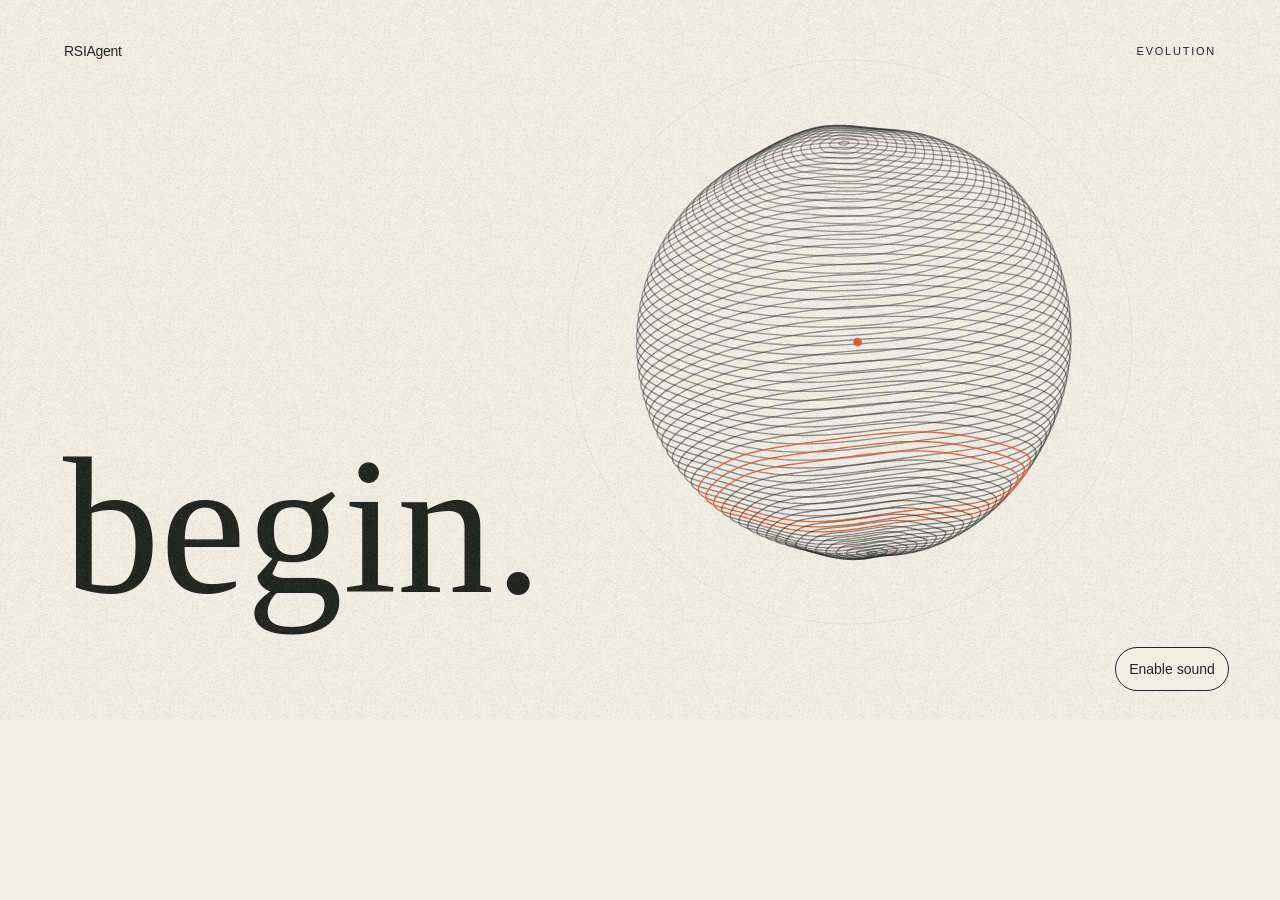
==== evolution.html @ 5b24ff4b "Publish RSIAgent research website" ====
<!doctype html>
<html lang="en" data-theme="light" data-visualize-standalone>
<head>
<meta charset="utf-8">
<meta name="viewport" content="width=device-width, initial-scale=1">
<meta name="referrer" content="no-referrer">
<meta http-equiv="Content-Security-Policy" content="default-src 'none'; script-src 'unsafe-inline' 'unsafe-eval' 'wasm-unsafe-eval' blob: data: https://cdnjs.cloudflare.com https://cdn.jsdelivr.net https://esm.sh https://fonts.bunny.net https://fonts.googleapis.com https://fonts.gstatic.com https://unpkg.com; style-src 'unsafe-inline' blob: data: https://cdnjs.cloudflare.com https://cdn.jsdelivr.net https://esm.sh https://fonts.bunny.net https://fonts.googleapis.com https://fonts.gstatic.com https://unpkg.com; img-src blob: data: https://cdnjs.cloudflare.com https://cdn.jsdelivr.net https://esm.sh https://fonts.bunny.net https://fonts.googleapis.com https://fonts.gstatic.com https://unpkg.com; font-src blob: data: https://cdnjs.cloudflare.com https://cdn.jsdelivr.net https://esm.sh https://fonts.bunny.net https://fonts.googleapis.com https://fonts.gstatic.com https://unpkg.com; media-src blob: data: https://cdnjs.cloudflare.com https://cdn.jsdelivr.net https://esm.sh https://fonts.bunny.net https://fonts.googleapis.com https://fonts.gstatic.com https://unpkg.com; worker-src blob:; connect-src blob: data:; frame-src 'none'; object-src 'none'; base-uri 'none'; form-action 'none'">
<title>RSIAgent — Evolution</title>
<style>:root {
  color-scheme: light dark;
  background-color: var(
    --background,
    var(--color-background-primary, light-dark(rgb(255 255 255), rgb(24 24 24)))
  ) !important;

  /* Agent-facing contract; keep in sync with SKILL.md. */
  --background: var(
    --color-background-primary,
    light-dark(rgb(255 255 255), rgb(24 24 24))
  );
  --foreground: var(
    --color-text-primary,
    light-dark(rgb(26 28 31), rgb(255 255 255))
  );
  --card: color-mix(in oklab, var(--foreground) 5%, var(--background));
  --card-foreground: var(
    --color-text-primary,
    light-dark(rgb(26 28 31), rgb(255 255 255))
  );
  --popover: var(
    --color-background-secondary,
    light-dark(rgb(255 255 255), rgb(45 45 45))
  );
  --popover-foreground: var(
    --color-text-primary,
    light-dark(rgb(26 28 31), rgb(255 255 255))
  );
  --primary: var(
    --color-text-info,
    light-dark(rgb(51 156 255), rgb(131 195 255))
  );
  --primary-foreground: var(
    --color-text-inverse,
    light-dark(rgb(255 255 255), rgb(13 13 13))
  );
  --secondary: var(
    --color-background-secondary,
    light-dark(rgb(255 255 255 / 96%), rgb(54 54 54 / 96%))
  );
  --secondary-foreground: var(
    --color-text-primary,
    light-dark(rgb(26 28 31), rgb(255 255 255))
  );
  --muted: color-mix(in srgb, var(--foreground) 10%, transparent);
  --muted-foreground: var(
    --color-text-secondary,
    light-dark(rgb(26 28 31 / 49.4%), rgb(255 255 255 / 49.8%))
  );
  --accent: var(
    --color-background-info,
    light-dark(rgb(229 242 255), rgb(13 39 63))
  );
  --accent-foreground: var(
    --color-text-info,
    light-dark(rgb(51 156 255), rgb(131 195 255))
  );
  --destructive: var(
    --color-text-warning,
    light-dark(rgb(226 85 7), rgb(255 133 73))
  );
  --border: var(
    --color-border-secondary,
    light-dark(rgb(26 28 31 / 8%), rgb(255 255 255 / 8.2%))
  );
  --input: var(
    --color-border-primary,
    light-dark(
      rgb(26 28 31 / 11.8%),
      color-mix(in oklab, rgb(0 0 0) 10%, transparent)
    )
  );
  --ring: var(
    --color-ring-primary,
    light-dark(rgb(51 156 255), rgb(131 195 255 / 76%))
  );
  --font-size-base: var(--font-text-md-size, 14px);
  --blue: light-dark(rgb(51 156 255), rgb(51 156 255));
  --orange: light-dark(rgb(226 85 7), rgb(251 106 34));
  --green: light-dark(rgb(0 162 64), rgb(64 201 119));
  --red: light-dark(rgb(224 46 42), rgb(255 103 100));
  --purple: light-dark(rgb(146 79 247), rgb(173 123 249));
  --yellow: light-dark(rgb(255 195 0), rgb(255 210 64));
  --viz-series-1: var(--primary);
  --viz-series-2: light-dark(rgb(243 136 59), rgb(245 154 86));
  --viz-series-3: light-dark(rgb(93 201 119), rgb(116 213 139));
  --viz-series-4: light-dark(rgb(235 119 177), rgb(240 143 192));
  --viz-series-5: light-dark(rgb(155 121 236), rgb(170 145 239));
  --viz-series-6: light-dark(rgb(58 185 177), rgb(90 203 194));

  /* Internal implementation variables; not part of the agent contract. */
  --font-sans: -apple-system, system-ui, "Segoe UI", sans-serif;
  --font-mono:
    ui-monospace, SFMono-Regular, "SF Mono", Menlo, Consolas, "Liberation Mono",
    monospace;
  --font-size-normal: max(11px, var(--font-size-base));
  --font-size-tooltip: calc(var(--font-size-base) - 1px);
  --font-size-small: max(11px, calc(var(--font-size-base) - 2px));
  --font-size-h1: calc(var(--font-size-normal) * 1.7142857143);
  --font-size-h2: calc(var(--font-size-normal) * 1.4285714286);
  --font-size-h3: calc(var(--font-size-normal) * 1.2857142857);
  --font-weight-normal: 430;
  --font-weight-medium: 500;
  --icon-size: 16px;
  --line-height-normal: calc(var(--font-size-normal) * 1.5);
  --line-height-tooltip: calc(var(--font-size-tooltip) * 1.4285714286);
  --line-height-small: calc(var(--font-size-small) + 4px);
  --corner-shape: round;
  --radius: var(--border-radius-lg, 10px);
  --radius-sm: calc(var(--radius) * 0.6);
  --radius-md: calc(var(--radius) * 0.8);
  --radius-lg: var(--radius);
  --radius-2xl: calc(var(--radius) * 1.6);
  --radius-full: 9999px;
  --shadow-sm: 0 1px 2px -1px rgb(0 0 0 / 8%);
  --checkmark-image: url("data:image/svg+xml,%3Csvg xmlns='http://www.w3.org/2000/svg' viewBox='0 0 17 17'%3E%3Cpath d='M12.8961 3.64101C13.1297 3.41418 13.4984 3.37523 13.7779 3.56581C14.0571 3.75635 14.1554 4.11331 14.0299 4.41347L13.9615 4.53847L7.71151 13.7045C7.59411 13.8767 7.4063 13.9877 7.19881 14.0072C6.99136 14.0267 6.78564 13.9533 6.63826 13.806L2.88826 10.056L2.79842 9.9457C2.6192 9.67407 2.64927 9.30496 2.88826 9.06581C3.12738 8.82669 3.49647 8.79676 3.76815 8.97597L3.8785 9.06581L7.03084 12.2182L12.8053 3.74941L12.8961 3.64101Z'/%3E%3C/svg%3E");

  /* Legacy aliases; not part of the current agent contract. */
  --viz-bg: transparent;
  --viz-panel: var(--card);
  --viz-border: var(--border);
  --viz-text: var(--foreground);
  --viz-muted: var(--muted-foreground);
  --viz-accent: var(--primary);
  --viz-accent-text: var(--primary-foreground);
  --viz-accent-bg: var(--accent);
  --viz-font-size: var(--font-size-base);
  --viz-warning: var(--destructive);
}

:root[data-theme="light"] {
  color-scheme: light;
}

:root[data-theme="dark"] {
  color-scheme: dark;
}

* {
  box-sizing: border-box;
}

html > body {
  /* Preserve MCP aliases for older inline renderers without creating :root cycles. */
  --color-background-primary: var(
    --background,
    light-dark(rgb(255 255 255), rgb(24 24 24))
  );
  --color-text-primary: var(
    --foreground,
    light-dark(rgb(26 28 31), rgb(255 255 255))
  );
  --color-border-secondary: var(
    --border,
    light-dark(rgb(26 28 31 / 8%), rgb(255 255 255 / 8.2%))
  );

  margin: 0;
  padding: var(--visualize-paint-gutter, 0px);
  color: var(--foreground);
  background: transparent !important;
  font-family: var(--font-sans) !important;
  font-size: var(--font-size-normal);
  font-weight: var(--font-weight-normal);
  line-height: var(--line-height-normal);
}

:root:not([data-app-block-surface], [data-visualize-standalone]) > body {
  padding: 12px;
}

a {
  color: color-mix(in srgb, var(--viz-accent) 80%, var(--viz-text) 20%);
  cursor: pointer;
  font-weight: var(--font-weight-medium, 500);
  text-decoration: none;
  text-underline-offset: 2px;
}

a:is(:hover, :focus-visible) {
  text-decoration-line: underline;
  text-decoration-style: dashed;
  text-decoration-thickness: 0.5px;
}

h1,
h2,
h3,
h4,
h5,
h6,
p {
  margin-block: 0;
}

h1 {
  font-size: var(--font-size-h1);
  font-weight: var(--font-weight-medium);
  line-height: 1.25;
}

h2 {
  font-size: var(--font-size-h2);
  font-weight: var(--font-weight-medium);
  line-height: 1.25;
}

h3,
h4,
h5,
h6 {
  font-size: var(--font-size-h3);
  font-weight: var(--font-weight-medium);
  line-height: 1.3;
}

b,
strong,
th {
  font-weight: var(--font-weight-medium);
}

code:not(pre code) {
  display: inline;
  padding: 1px 6px;
  border-radius: var(--radius-sm);
  corner-shape: var(--corner-shape);
  background: var(--muted);
  font-family: var(--font-mono);
  font-size: 0.92em;
  overflow-wrap: anywhere;
  -webkit-box-decoration-break: clone;
  box-decoration-break: clone;
  word-break: break-word;
}

.table-responsive {
  width: 100%;
  overflow-x: auto;
  scrollbar-width: thin;
}

.table {
  width: 100%;
  border-collapse: collapse;
  color: var(--foreground);
  font: inherit;
  text-align: start;
}

.table :is(th, td) {
  padding-block: 10px;
  padding-inline: 0 24px;
  overflow-wrap: anywhere;
  border-bottom: 1px solid var(--border);
  text-align: start;
  vertical-align: top;
}

.table-responsive > .table :is(th, td) {
  overflow-wrap: break-word;
}

.table :is(th, td):last-child {
  padding-inline-end: 0;
}

.table :is(caption, thead th) {
  font-weight: 600;
}

.table thead th {
  padding-block: 8px;
  border-bottom-color: color-mix(in srgb, var(--foreground) 16%, transparent);
}

.table tbody tr:last-child :is(th, td) {
  border-bottom: 0;
}

.table.table-sm :is(th, td) {
  padding-block: 6px;
}

.table.table-sm :is(th, td):not(:last-child) {
  padding-inline-end: 16px;
}

.table :is(.text-end, [align="right"]) {
  text-align: end;
  font-variant-numeric: tabular-nums;
}

.table :is(.text-center, [align="center"]) {
  text-align: center;
}

.table .text-nowrap {
  white-space: nowrap;
}

#widget {
  display: flex;
  flex-direction: column;
  gap: 12px;
  width: 100%;
  padding: 0;
  background: transparent !important;
}

.card {
  min-width: 0;
  padding: 12px;
  overflow: hidden;
  overflow-wrap: break-word;
  border-radius: var(--radius-2xl);
  corner-shape: var(--corner-shape);
  color: var(--card-foreground);
  background: var(--card);
}

#widget > :not(.card, .progress) {
  width: 100% !important;
  max-width: none !important;
  margin: 0 !important;
  padding: 0 !important;
  border: 0 !important;
  border-radius: 0 !important;
  background: transparent !important;
  box-shadow: none !important;
}

.tooltip {
  position: fixed;
  z-index: 50;
  top: 0;
  left: 0;
  width: max-content;
  max-width: min(
    20rem,
    var(--tooltip-available-width, calc(100vw - 10px)),
    calc(100vw - 10px)
  );
  max-height: min(
    var(--tooltip-available-height, calc(100vh - 10px)),
    calc(100vh - 10px)
  );
  padding: 4px 8px;
  border: 1px solid var(--border);
  border-radius: var(--radius-lg);
  corner-shape: var(--corner-shape);
  color: var(--popover-foreground);
  background: var(--popover);
  box-shadow: none;
  font-size: var(--font-size-tooltip);
  line-height: var(--line-height-tooltip);
  overflow-wrap: break-word;
  white-space: normal;
  pointer-events: none;
  user-select: none;
}

/* The shared runtime owns data-tooltip; suppress AppBlock's pseudo-tooltip. */
main [data-tooltip]::after {
  content: none;
}

.viz-grid {
  display: grid;
  grid-template-columns: repeat(auto-fit, minmax(max(180px, 24%), 1fr));
  gap: 10px;
}

.viz-stat {
  display: flex;
  flex-direction: column;
  gap: 2px;
}

.viz-stat-value {
  font-size: var(--font-size-h2);
  font-weight: var(--font-weight-medium);
  line-height: 1.25;
}

.viz-row {
  display: flex;
  flex-wrap: wrap;
  align-items: center;
  gap: 10px;
}

hr {
  width: 100%;
  height: 1px;
  margin-block: 6px;
  border: 0;
  background: var(--border);
}

.nav {
  display: flex;
  min-width: 0;
  align-items: center;
  gap: 4px;
}

.progress {
  display: flex;
  height: 8px;
  margin-block: calc((var(--line-height-normal, 1.5em) - 8px) / 2);
  overflow: hidden;
  border: 0;
  border-radius: var(--radius-full);
  background: var(--muted);
}

.progress-bar:only-child {
  border-radius: var(--radius-full);
}

.progress-bar {
  height: 100%;
  flex-shrink: 0;
  border: 0;
  background: var(--viz-series-1);
}

.viz-badge {
  padding: 3px 8px;
  border-radius: var(--radius-full);
  color: var(--accent-foreground);
  background: var(--accent);
  font-weight: var(--font-weight-medium);
}

small,
.text-small,
.viz-badge {
  font-size: var(--font-size-small);
  line-height: var(--line-height-small);
}

.text-muted {
  color: var(--muted-foreground);
}

.tabular-nums {
  font-variant-numeric: tabular-nums;
}

.sr-only {
  position: absolute;
  width: 1px;
  height: 1px;
  padding: 0;
  overflow: hidden;
  clip: rect(0, 0, 0, 0);
  white-space: nowrap;
  border: 0;
}

.viz-controls {
  display: flex;
  flex-wrap: wrap;
  align-items: center;
  gap: 8px;
}

.viz-controls > .form-label {
  display: grid;
  min-width: min(100%, 260px);
  flex: 1 1 280px;
  grid-template-columns: minmax(0, 1fr) auto;
  align-items: baseline;
  gap: 2px 12px;
  margin-bottom: 0;
}

.viz-controls > .form-label > :is(.form-control, .form-range, .form-select) {
  grid-column: 1 / -1;
}

.btn,
.nav-link,
.form-check-input,
.form-control,
.form-range,
.form-select {
  font: inherit;
}

.btn,
.nav-link {
  appearance: button;
  display: inline-flex;
  inline-size: fit-content;
  max-inline-size: 100%;
  min-height: 28px;
  align-items: center;
  justify-content: center;
  gap: 4px;
  margin: 0;
  padding: 0 8px;
  -webkit-app-region: no-drag;
  border: 1px solid var(--input);
  border-radius: var(--radius-lg);
  corner-shape: var(--corner-shape);
  color: var(--secondary-foreground);
  background: var(--secondary);
  cursor: var(--cursor-interaction, pointer);
  text-align: center;
  text-decoration: none;
  white-space: nowrap;
  user-select: none;
  -webkit-font-smoothing: antialiased;
}

.btn:is(.btn-block, .viz-tile) {
  inline-size: 100%;
}

.btn.viz-tile {
  min-width: 0;
  overflow-wrap: anywhere;
  white-space: normal;
}

a.btn {
  cursor: pointer;
  text-decoration: none;
}

.btn:not(:disabled):hover,
.nav-link:not(:disabled):not([aria-disabled="true"]):hover {
  background: color-mix(in srgb, var(--foreground) 6%, var(--secondary));
}

.btn-primary {
  border-color: transparent;
  color: var(--primary-foreground);
  background: var(--foreground);
  background-clip: padding-box;
}

.btn-primary .text-muted {
  color: color-mix(in srgb, var(--primary-foreground) 50%, transparent);
}

.btn-primary:not(:disabled):hover {
  background: color-mix(in srgb, var(--foreground) 80%, transparent);
  background-clip: padding-box;
}

.btn-ghost {
  border-color: transparent;
  color: var(--muted-foreground);
  background: transparent;
}

.btn-ghost:not(:disabled):hover {
  color: var(--foreground);
  background: color-mix(in srgb, var(--foreground) 6%, var(--secondary));
}

.nav-pills .nav-link {
  min-width: 0;
  border-color: transparent;
  color: var(--muted-foreground);
  background: transparent;
}

.nav-justified .nav-link {
  flex: 1 1 0;
  overflow-wrap: anywhere;
  white-space: normal;
}

.nav-pills .nav-link.active {
  color: var(--foreground);
  background: var(--muted);
}

.btn:disabled,
.nav-link:disabled,
.nav-link[aria-disabled="true"] {
  cursor: not-allowed;
  opacity: 0.4;
}

[data-lucide] {
  stroke-width: 1.6;
}

.form-label {
  display: block;
  margin-bottom: 6px;
  color: var(--foreground);
}

.form-control {
  display: block;
  width: 100%;
  min-height: 28px;
  padding: 0 8px;
  outline: none;
  border: 1px solid var(--input);
  border-radius: var(--radius-lg);
  corner-shape: var(--corner-shape);
  color: var(--foreground);
  background: var(--secondary);
}

.form-control::placeholder {
  color: var(--muted-foreground);
}

.form-control[type="file"] {
  padding: 0;
  overflow: hidden;
  cursor: var(--cursor-interaction, pointer);
}

.form-control[type="file"]::file-selector-button {
  min-height: 26px;
  margin-right: 8px;
  padding: 0 8px;
  border: 0;
  border-right: 1px solid var(--input);
  color: var(--secondary-foreground);
  background: var(--secondary);
  cursor: inherit;
  font: inherit;
}

.form-control[type="file"]:not(:disabled):hover::file-selector-button {
  background: color-mix(in srgb, var(--foreground) 6%, var(--secondary));
}

.form-control-color[type="color"] {
  width: 40px;
  height: 28px;
  padding: 3px;
  cursor: var(--cursor-interaction, pointer);
}

.form-control-color[type="color"]::-webkit-color-swatch-wrapper {
  padding: 0;
}

.form-control-color[type="color"]::-webkit-color-swatch {
  border: 0;
  border-radius: calc(var(--radius-lg) - 4px);
  corner-shape: var(--corner-shape);
}

textarea.form-control {
  height: auto;
  min-height: 72px;
  padding: 8px 10px;
  resize: vertical;
}

.form-control:focus-visible {
  border-color: var(--ring);
  box-shadow: inset 0 0 0 1px var(--ring);
}

.form-control:disabled,
.form-select:disabled {
  cursor: not-allowed;
  opacity: 0.4;
}

.form-select {
  appearance: none;
  display: block;
  width: 100%;
  min-height: 28px;
  margin: 0;
  padding: 0 32px 0 8px;
  outline: none;
  border: 1px solid var(--input);
  border-radius: var(--radius-lg);
  corner-shape: var(--corner-shape);
  color: var(--foreground);
  background-color: var(--secondary);
  background-image:
    linear-gradient(45deg, transparent 50%, var(--muted-foreground) 50%),
    linear-gradient(135deg, var(--muted-foreground) 50%, transparent 50%);
  background-position:
    calc(100% - 14px) 50%,
    calc(100% - 10px) 50%;
  background-repeat: no-repeat;
  background-size: 4px 4px;
  cursor: var(--cursor-interaction, default);
}

.form-select:not(:disabled):hover {
  background-color: color-mix(in srgb, var(--foreground) 6%, var(--secondary));
}

.form-select:focus-visible {
  border-color: var(--ring);
  box-shadow: inset 0 0 0 1px var(--ring);
}

.form-check {
  display: flex;
  min-height: 20px;
  align-items: center;
  gap: 6px;
}

.form-check-input {
  appearance: none;
  width: 14px;
  height: 14px;
  flex: 0 0 auto;
  margin: 0;
  border: 1px solid var(--input);
  color: var(--primary-foreground);
  background-color: transparent;
  cursor: var(--cursor-interaction, default);
  transition:
    background-color 150ms,
    border-color 150ms,
    box-shadow 150ms;
}

.form-check:not(.form-switch) .form-check-input[type="checkbox"] {
  border-color: var(--input);
  border-radius: var(--radius-sm);
  corner-shape: var(--corner-shape);
  background-color: var(--secondary);
  box-shadow: var(--shadow-sm);
}

.form-check:not(.form-switch)
  .form-check-input:not(:disabled):not(:checked):hover {
  background-color: var(--card);
}

.form-check:not(.form-switch) .form-check-input[type="checkbox"]:checked {
  border-color: var(--primary);
  background-color: var(--primary);
}

.form-check:not(.form-switch)
  .form-check-input[type="checkbox"]:checked::before {
  display: block;
  width: 100%;
  height: 100%;
  background: var(--primary-foreground);
  content: "";
  mask: var(--checkmark-image) center / 12px 12px no-repeat;
}

.form-check-input[type="radio"] {
  width: 14px;
  height: 14px;
  border-radius: var(--radius-full);
}

.form-check-input[type="radio"]:checked {
  border: 2px solid var(--primary);
  background:
    radial-gradient(circle, var(--primary-foreground) 0 2.5px, transparent 3px),
    var(--primary);
}

.form-check:not(.form-switch) .form-check-input:focus-visible {
  outline: 2px solid var(--ring);
  outline-offset: 2px;
}

.form-check:not(.form-switch) .form-check-input:disabled {
  cursor: not-allowed;
  pointer-events: none;
}

.form-check:not(.form-switch) .form-check-input:disabled + .form-check-label {
  cursor: not-allowed;
}

.form-switch .form-check-input:disabled,
.form-switch .form-check-input:disabled + .form-check-label {
  cursor: not-allowed;
  opacity: 0.6;
}

.form-check-label {
  color: var(--foreground);
  cursor: var(--cursor-interaction, default);
}

.form-switch .form-check-input {
  position: relative;
  width: 32px;
  height: 20px;
  border: 0;
  border-radius: var(--radius-full);
  background: var(--muted);
  box-shadow: none;
  transition: background-color 200ms cubic-bezier(0, 0, 0.2, 1);
}

.form-switch .form-check-input::before {
  position: absolute;
  top: 50%;
  left: 0;
  width: 16px;
  height: 16px;
  box-sizing: border-box;
  border: 1px solid light-dark(var(--primary-foreground), var(--foreground));
  border-radius: var(--radius-full);
  background: light-dark(var(--primary-foreground), var(--foreground));
  box-shadow: var(--shadow-sm);
  content: "";
  transform: translate(2px, -50%);
  transition: transform 200ms cubic-bezier(0, 0, 0.2, 1);
}

.form-switch .form-check-input:checked {
  background: var(--primary);
}

.form-switch .form-check-input:checked::before {
  transform: translate(14px, -50%);
}

.form-switch .form-check-input:focus-visible {
  box-shadow: 0 0 0 2px var(--ring);
}

.form-range {
  appearance: none;
  display: block;
  width: 100%;
  height: 28px;
  flex: 1;
  margin: 0;
  padding: 0;
  outline: none;
  border: 0;
  accent-color: var(--primary);
  background: linear-gradient(
      color-mix(in srgb, var(--foreground) 7%, transparent),
      color-mix(in srgb, var(--foreground) 7%, transparent)
    )
    center / 100% 2px no-repeat;
}

.form-range::-webkit-slider-runnable-track {
  height: 28px;
  background: transparent;
}

.form-range::-webkit-slider-thumb {
  appearance: none;
  width: 20px;
  height: 20px;
  margin-top: 4px;
  border: 1px solid var(--border);
  border-radius: var(--radius-full);
  background: light-dark(var(--primary-foreground), var(--foreground));
}

.form-range:focus-visible::-webkit-slider-thumb {
  border-color: var(--ring);
  box-shadow: inset 0 0 0 1px var(--ring);
}

.form-range::-moz-range-track {
  height: 28px;
  background: transparent;
}

.form-range::-moz-range-thumb {
  width: 20px;
  height: 20px;
  border: 1px solid var(--border);
  border-radius: var(--radius-full);
  background: light-dark(var(--primary-foreground), var(--foreground));
}

.form-range:focus-visible::-moz-range-thumb {
  border-color: var(--ring);
  box-shadow: inset 0 0 0 1px var(--ring);
}

.form-range:disabled {
  cursor: not-allowed;
  opacity: 0.4;
}

.btn:not(.btn-primary, .viz-tile):is(
  [aria-pressed="true"],
  [aria-selected="true"],
  .is-selected
) {
  border-color: var(--primary);
  color: var(--primary-foreground);
  background: var(--primary);
}

.btn.viz-tile:is([aria-pressed="true"], [aria-selected="true"], .is-selected) {
  border-color: var(--primary);
  box-shadow: inset 0 0 0 1px var(--primary);
}

.btn:focus-visible,
.nav-link:focus-visible {
  outline: 2px solid var(--ring);
  outline-offset: 2px;
}

@media (pointer: coarse) {
  .btn,
  .nav-link,
  .form-control,
  .form-select {
    min-width: 44px;
    min-height: 44px;
  }

  /* Keep small-screen WebKit from zooming when a text field receives focus. */
  .form-control,
  .form-select {
    font-size: max(16px, var(--font-size-normal));
  }

  .form-control[type="file"]::file-selector-button {
    min-width: 44px;
    min-height: 44px;
  }

  .form-control-color[type="color"] {
    width: 44px;
    height: 44px;
  }

  .form-control:is(
    [type="date"],
    [type="datetime-local"],
    [type="month"],
    [type="time"],
    [type="week"]
  ) {
    min-width: 0;
    max-width: 100%;
    padding-block: 8px;
  }

  .form-check {
    min-height: 44px;
    padding-inline: 15px;
  }

  .form-check-input {
    position: relative;
  }

  .form-check-input::after {
    position: absolute;
    top: 50%;
    left: 50%;
    width: 44px;
    height: 44px;
    content: "";
    transform: translate(-50%, -50%);
  }

  .form-check-label {
    display: inline-flex;
    min-width: 44px;
    min-height: 44px;
    align-items: center;
  }

  .form-range {
    height: 44px;
    touch-action: pan-y;
  }

  .form-range::-webkit-slider-runnable-track {
    height: 44px;
  }

  .form-range::-moz-range-track {
    height: 44px;
  }

  .form-range::-webkit-slider-thumb {
    margin-top: 12px;
  }
}

svg {
  display: block;
  max-width: 100%;
  height: auto;
}

#widget > svg {
  width: 100%;
}

/* Model-authored chart rules can otherwise stretch icons after these styles load. */
svg.lucide {
  display: block;
  width: var(--icon-size) !important;
  height: var(--icon-size) !important;
  flex: none;
  margin: 0 !important;
  stroke-width: 1.6;
}

.text-warning,
.text-destructive {
  color: var(--destructive);
}

html>body{padding:0}</style>
<style>:root{--background:#f1eee5;--foreground:#222520;--primary:#222520;--primary-foreground:#f1eee5;--ring:#6e4c83;--color-background-primary:#f1eee5;--color-text-primary:#222520}html,body{height:100%;}body{margin:0;padding:0;max-width:none;box-sizing:border-box;overflow:hidden;}</style>
</head>
<body>


<div id="rsi-evolution-film">
  <div class="rsi-stage">
    <canvas aria-label="RSIAgent evolution film: a seed becomes a ring, twists, reorganizes, and unfolds into a new form. Press Space to stop or continue motion." role="img" tabindex="0"></canvas>
    <div class="rsi-masthead" aria-hidden="true"><span>RSIAgent</span><span>EVOLUTION</span></div>
    <button class="rsi-sound" type="button" data-action="sound" aria-pressed="false">Enable sound</button>
  </div>
  <span class="sr-only rsi-caption">Begin.</span>
</div>
<style>
  #rsi-evolution-film { width:100%; }
  #rsi-evolution-film .rsi-stage { position:relative; width:100%; aspect-ratio:16 / 9; overflow:hidden; background:#f1eee5; }
  #rsi-evolution-film canvas { display:block; width:100%; height:100%; }
  #rsi-evolution-film .rsi-masthead { position:absolute; top:6%; left:5%; right:5%; display:flex; justify-content:space-between; align-items:center; color:#252622; font:500 11px Arial,sans-serif; letter-spacing:.16em; pointer-events:none; }
  #rsi-evolution-film .rsi-masthead span:first-child { letter-spacing:-.02em; font-size:14px; }
  #rsi-evolution-film canvas:focus-visible { outline:2px solid #6e4c83; outline-offset:-4px; }
  #rsi-evolution-film .rsi-sound { position:absolute; right:4%; bottom:4%; min-height:44px; padding:8px 13px; border:1px solid currentColor; border-radius:999px; background:#f1eee5; color:#222520; font:400 14px Arial,sans-serif; cursor:pointer; }
  #rsi-evolution-film .rsi-sound:focus-visible { outline:2px solid currentColor; outline-offset:4px; }
  #rsi-evolution-film .rsi-sound:disabled { cursor:default; opacity:.65; }
  #rsi-evolution-film.is-entrance, #rsi-evolution-film.is-entrance .rsi-stage { height:100%; aspect-ratio:auto; }
  #rsi-evolution-film.is-entrance .rsi-masthead, #rsi-evolution-film.is-entrance .rsi-sound { display:none; }
</style>
<script>
(() => {
  const root=document.getElementById('rsi-evolution-film');
  const canvas=root.querySelector('canvas'), ctx=canvas.getContext('2d',{alpha:false});
  if(!ctx)return;
  const stage=root.querySelector('.rsi-stage'), masthead=root.querySelector('.rsi-masthead');
  const caption=root.querySelector('.rsi-caption');
  const soundButton=root.querySelector('[data-action="sound"]');
  const entrance=new URLSearchParams(window.location.search).get('mode')==='entrance';
  const motionPreference=matchMedia('(prefers-reduced-motion: reduce)');
  const W=1280,H=720,TAU=Math.PI*2,DURATION=20;
  const duration=entrance?4.6:DURATION;
  if(entrance){root.classList.add('is-entrance');canvas.tabIndex=-1;canvas.setAttribute('aria-hidden','true');}
  const paper=[241,238,229],ink=[34,37,32],orange=[224,91,51];
  const clamp=(x,a=0,b=1)=>Math.max(a,Math.min(b,x));
  const lerp=(a,b,t)=>a+(b-a)*t;
  const smooth=x=>{x=clamp(x);return x*x*(3-2*x);};
  const easeOut=x=>1-Math.pow(1-clamp(x),3);
  const range=(t,a,b)=>smooth((t-a)/(b-a));
  const mix=(a,b,t)=>a.map((x,i)=>lerp(x,b[i],t));
  const rgb=(c,a=1)=>`rgba(${c[0]|0},${c[1]|0},${c[2]|0},${a})`;
  let time=motionPreference.matches?duration:0,playing=false,started=false,last=0,raf=0,stageIndex=-1,visible=false;
  let audio=null,sound=false,lastBeat=-1,lastAudioStage=-1;
  let scale=1,pixelRatio=1,viewWidth=W,viewHeight=H;
  const titles=['begin.','change.','again.','become.','RSIAgent'];
  const captions=['A beginning.','Changing form.','Evolving again.','Becoming something new.','RSIAgent — Always becoming.'];
  const noise=document.createElement('canvas');noise.width=192;noise.height=192;
  const nctx=noise.getContext('2d');const nd=nctx.createImageData(192,192);
  let seed=137;
  function rand(){seed=(Math.imul(seed,1664525)+1013904223)>>>0;return seed/4294967296;}
  for(let i=0;i<nd.data.length;i+=4){const c=rand()>.48?255:0;nd.data[i]=c;nd.data[i+1]=c;nd.data[i+2]=c;nd.data[i+3]=Math.floor(rand()*24);}
  nctx.putImageData(nd,0,0);const grain=ctx.createPattern(noise,'repeat');
  const U=168,V=68,us=[],vs=[];
  for(let j=0;j<=U;j++){const u=j/U*TAU;us.push({u,c:Math.cos(u),s:Math.sin(u),c2:Math.cos(2*u),s2:Math.sin(2*u),c3:Math.cos(3*u),s3:Math.sin(3*u)});}
  for(let i=0;i<V;i++){const f=(i+.5)/V,v=f*Math.PI;vs.push({f,v,s:Math.sin(v),c:Math.cos(v),s2:Math.sin(2*v),c2:Math.cos(2*v)});}
  function palettes(t){
    const backgrounds=[paper,orange,paper,ink,paper];
    const foregrounds=[ink,ink,ink,paper,ink];
    let idx=Math.min(4,Math.floor(t/4));
    let transition=range(t,idx*4,idx*4+.28);
    if(idx===0)transition=1;
    return {bg:mix(backgrounds[Math.max(0,idx-1)],backgrounds[idx],transition),fg:mix(foregrounds[Math.max(0,idx-1)],foregrounds[idx],transition),idx};
  }
  const models=Array.from({length:4},()=>new Float32Array(V*(U+1)*3));
  const curves=Array.from({length:V},(_,i)=>({points:new Float32Array((U+1)*3),depth:0,i}));
  for(let i=0;i<V;i++)for(let j=0;j<=U;j++){
    const p=us[j],q=vs[i],at=(i*(U+1)+j)*3;
    const wobble=1+.022*Math.sin(p.u*5)*q.s,rr=.83+.36*q.c2,kr=.77+.30*p.c3+.15*q.c2;
    const br=(.92+.22*Math.cos(7*p.u+q.v*.25))*(1+.14*q.c2);
    models[0].set([q.s*p.c*wobble,q.c*wobble,q.s*p.s*wobble],at);
    models[1].set([rr*p.c,.36*q.s2,rr*p.s],at);
    models[2].set([kr*p.c2,kr*p.s2,.30*p.s3+.15*q.s2],at);
    models[3].set([br*p.c,br*p.s,.29*q.s2+.18*Math.sin(7*p.u+q.v)],at);
  }
  function drawForm(t,fg,bg,layout){
    const final=layout?0:range(t,15.85,17.75);
    const reveal=easeOut((t+.1)/1.65);
    let cx=layout?layout.x:lerp(850+Math.sin(t*.35)*20,640,final);
    let cy=layout?layout.y:lerp(342,235,final);
    const radius=layout?layout.radius:lerp(218*lerp(.36,1,reveal),69,final);
    let rx=lerp(.24+Math.sin(t*.24)*.30,-.08,range(t,11,15));
    let ry=lerp(-.36+t*.115,.09,range(t,11,15));
    let rz=lerp(-.2+Math.sin(t*.22)*.23,-.18+t*.045,range(t,11,15));
    const coX=Math.cos(rx),siX=Math.sin(rx),coY=Math.cos(ry),siY=Math.sin(ry),coZ=Math.cos(rz),siZ=Math.sin(rz);
    const a=range(t,2.1,6),b=range(t,6.9,10.7),c=range(t,10.9,14.8);
    const weights=[(1-a)*(1-b)*(1-c),a*(1-b)*(1-c),b*(1-c),c];
    for(const curve of curves){
      const i=curve.i,points=curve.points;let depth=0;
      for(let j=0;j<=U;j++){
        const at=(i*(U+1)+j)*3;let x=0,y=0,z=0;
        for(let k=0;k<4;k++){const model=models[k],weight=weights[k];x+=model[at]*weight;y+=model[at+1]*weight;z+=model[at+2]*weight;}
        let yy=y*coX-z*siX,zz=y*siX+z*coX;
        let xx=x*coY+zz*siY;z=-x*siY+zz*coY;y=yy;
        x=xx*coZ-y*siZ;y=xx*siZ+y*coZ;
        const perspective=3.8/(3.8-z*.36);
        points[j*3]=cx+x*radius*perspective;points[j*3+1]=cy+y*radius*perspective;points[j*3+2]=z;depth+=z;
      }
      curve.depth=depth/(U+1);
    }
    curves.sort((a,b)=>a.depth-b.depth);
    ctx.lineCap='round';ctx.lineJoin='round';
    const dark=bg[0]<70;
    for(const line of curves){
      const alpha=clamp(.46+line.depth*.24,.19,.90);
      const accent=line.i===16||line.i===17||line.i===18;
      ctx.strokeStyle=rgb(accent&&bg[0]!==orange[0]?orange:fg,accent?.92:alpha);
      ctx.lineWidth=layout?.85:lerp(dark?1.45:1.35,1.45,final);
      ctx.beginPath();
      for(let k=0;k<line.points.length;k+=3){if(k===0)ctx.moveTo(line.points[k],line.points[k+1]);else ctx.lineTo(line.points[k],line.points[k+1]);}
      ctx.stroke();
    }
    if(t<3.3){
      const r=lerp(5,3,range(t,0,3));ctx.fillStyle=rgb(orange);ctx.beginPath();ctx.arc(cx,cy,r,0,TAU);ctx.fill();
    }
  }
  function drawText(t,pal){
    const idx=pal.idx,local=t-idx*4;
    ctx.fillStyle=rgb(pal.fg);ctx.textBaseline='alphabetic';
    if(idx<4){
      const entering=easeOut(local/.8),leaving=range(local,3.45,4);
      const size=[194,182,206,179][idx];
      const word=titles[idx];
      const x=63-38*leaving,y=592+44*(1-entering)-18*leaving;
      ctx.save();ctx.globalAlpha=entering*(1-leaving);
      ctx.font=`400 ${size}px Georgia, "Nimbus Roman", serif`;
      ctx.fillText(word,x,y);
      ctx.restore();
    }else{
      const a=range(t,16.65,17.85);
      ctx.save();ctx.globalAlpha=a;ctx.textAlign='center';
      const fontsize=140;ctx.font=`400 ${fontsize}px Arial, Helvetica, sans-serif`;
      const name='RSIAgent',spacing=-6;let width=0;
      for(const ch of name)width+=ctx.measureText(ch).width+spacing;width-=spacing;
      let x=(W-width)/2;
      ctx.textAlign='left';
      for(const ch of name){ctx.fillText(ch,x,467+18*(1-a));x+=ctx.measureText(ch).width+spacing;}
      ctx.textAlign='center';ctx.font=`italic 400 ${Math.max(36,13/scale)}px Georgia,serif`;
      ctx.globalAlpha=range(t,17.3,18.35)*.83;ctx.fillText('Always becoming.',640,537);
      ctx.restore();
    }
  }
  function drawEntrance(t){
    const mobile=viewWidth<=900;
    ctx.setTransform(pixelRatio,0,0,pixelRatio,0,0);
    ctx.fillStyle=rgb(paper);ctx.fillRect(0,0,viewWidth,viewHeight);
    ctx.save();ctx.globalAlpha=easeOut((t+.05)/1.2);
    const radius=mobile?Math.min(viewWidth*.32,viewHeight*.16):Math.min(viewWidth*.22,viewHeight*.32);
    drawForm(14.8*range(t,0,duration),ink,paper,{
      x:viewWidth*(mobile?.5:.7),y:viewHeight*(mobile?.3:.48),
      radius:radius*lerp(.34,1,easeOut(t/2.8))
    });
    ctx.restore();
    ctx.save();ctx.globalAlpha=.3;ctx.fillStyle=grain;ctx.fillRect(0,0,viewWidth,viewHeight);ctx.restore();
  }
  function draw(t){
    if(entrance){drawEntrance(t);return;}
    const pal=palettes(t);
    ctx.setTransform(canvas.width/W,0,0,canvas.height/H,0,0);
    ctx.fillStyle=rgb(pal.bg);ctx.fillRect(0,0,W,H);
    if(pal.idx===0||pal.idx===2){
      ctx.save();ctx.strokeStyle=rgb(pal.fg,.065);ctx.lineWidth=.8;
      ctx.beginPath();ctx.arc(850,342,282,0,TAU);ctx.stroke();ctx.restore();
    }
    drawForm(t,pal.fg,pal.bg);drawText(t,pal);
    ctx.save();ctx.globalAlpha=.56;ctx.fillStyle=grain;
    ctx.translate((Math.floor(t*9)%3)*27,(Math.floor(t*7)%3)*19);ctx.fillRect(-70,-70,W+140,H+140);ctx.restore();
    masthead.style.color=rgb(pal.fg);masthead.style.opacity=String(1-range(t,15.6,16.8));
    soundButton.style.color=rgb(pal.fg);soundButton.style.backgroundColor=rgb(pal.bg);
    if(pal.idx!==stageIndex){stageIndex=pal.idx;caption.textContent=captions[stageIndex];}
  }
  function size(){
    const rect=stage.getBoundingClientRect();viewWidth=rect.width;viewHeight=rect.height;scale=Math.max(rect.width,320)/W;pixelRatio=Math.min(window.devicePixelRatio||1,2);
    canvas.width=Math.round(rect.width*pixelRatio);canvas.height=Math.round(rect.height*pixelRatio);draw(time);
  }
  function initAudio(){
    if(audio)return audio;
    const AudioCtx=window.AudioContext||window.webkitAudioContext;
    if(!AudioCtx)return null;
    const ac=new AudioCtx(),master=ac.createGain(),filter=ac.createBiquadFilter();
    master.gain.value=0;filter.type='lowpass';filter.frequency.value=2600;filter.Q.value=.4;filter.connect(master);master.connect(ac.destination);
    const pads=[];
    for(const [i,f] of [73.416,110,146.832].entries()){
      const osc=ac.createOscillator(),gain=ac.createGain();osc.type='sine';osc.frequency.value=f;gain.gain.value=[.13,.045,.035][i];osc.connect(gain);gain.connect(filter);osc.start();pads.push(osc);
    }
    audio={ac,master,filter,pads};return audio;
  }
  function audioLevel(on){if(audio)audio.master.gain.setTargetAtTime(on?.36:0,audio.ac.currentTime,.09);}
  function pluck(freq,level=.16){
    if(!audio)return;const {ac,filter}=audio;const o=ac.createOscillator(),g=ac.createGain();const now=ac.currentTime;
    o.type='sine';o.frequency.setValueAtTime(freq,now);g.gain.setValueAtTime(.0001,now);g.gain.exponentialRampToValueAtTime(level,now+.012);g.gain.exponentialRampToValueAtTime(.0001,now+1.7);
    o.connect(g);g.connect(filter);o.start(now);o.stop(now+1.8);o.onended=()=>{o.disconnect();g.disconnect();};
  }
  function soundTick(t){
    if(!sound||!audio||!playing)return;
    const s=Math.min(4,Math.floor(t/4));
    const beat=Math.floor(t/(s===3?.33:.66));
    if(beat!==lastBeat){lastBeat=beat;const notes=[293.665,440,349.228,587.33,329.628,440,523.251,349.228];pluck(notes[beat%notes.length],s===4?.08:.13);}
    if(s!==lastAudioStage){lastAudioStage=s;pluck(s===4?146.832:73.416,.24);audio.filter.frequency.setTargetAtTime([1500,2400,1800,3300,1500][s],audio.ac.currentTime,.5);}
  }
  function setPlaying(on){
    playing=on;last=0;
    audioLevel(playing&&sound&&visible&&!document.hidden);
    if(playing){started=true;if(visible&&!document.hidden&&!raf)raf=requestAnimationFrame(tick);}
    else if(raf){cancelAnimationFrame(raf);raf=0;}
  }
  function tick(now){
    raf=0;
    if(!playing||!visible||document.hidden)return;
    if(last)time=Math.min(duration,time+Math.min((now-last)/1000,.1));last=now;
    draw(time);if(!entrance)soundTick(time);
    if(time>=duration){setPlaying(false);return;}
    raf=requestAnimationFrame(tick);
  }
  soundButton.addEventListener('click',async()=>{
    if(entrance)return;
    if(sound){sound=false;audioLevel(false);soundButton.setAttribute('aria-pressed','false');soundButton.textContent='Enable sound';return;}
    soundButton.disabled=true;
    try{
      const a=initAudio();
      if(!a){soundButton.textContent='Sound unavailable';return;}
      await a.ac.resume();
      if(a.ac.state!=='running')throw new Error('Audio needs a user gesture');
      sound=true;lastBeat=-1;lastAudioStage=-1;
      soundButton.setAttribute('aria-pressed','true');soundButton.textContent='Mute sound';
      if(!motionPreference.matches&&!playing){if(time>=duration)time=0;setPlaying(true);}
      audioLevel(sound&&playing&&visible&&!document.hidden);
    }catch{sound=false;audioLevel(false);soundButton.setAttribute('aria-pressed','false');soundButton.textContent='Try sound again';}
    finally{soundButton.disabled=false;}
  });
  root.addEventListener('keydown',e=>{if(!entrance&&e.code==='Space'&&e.target===canvas){e.preventDefault();if(time>=duration){time=0;lastBeat=-1;lastAudioStage=-1;}setPlaying(!playing);}});
  const observer=new ResizeObserver(size);observer.observe(stage);
  const intersection=new IntersectionObserver(entries=>{
    visible=entries[0].isIntersecting&&entries[0].intersectionRatio>=.15;
    if(visible&&!document.hidden){if(!started&&!motionPreference.matches)setPlaying(true);else if(playing&&!raf){last=0;raf=requestAnimationFrame(tick);}}
    else{if(raf)cancelAnimationFrame(raf);raf=0;last=0;}
    audioLevel(sound&&playing&&visible&&!document.hidden);
  },{threshold:.15});intersection.observe(stage);
  document.addEventListener('visibilitychange',()=>{if(document.hidden){if(raf)cancelAnimationFrame(raf);raf=0;last=0;}else if(visible&&!motionPreference.matches&&!started){setPlaying(true);}else if(playing&&visible&&!raf){raf=requestAnimationFrame(tick);}audioLevel(sound&&playing&&visible&&!document.hidden);});
  motionPreference.addEventListener('change',()=>{setPlaying(false);started=motionPreference.matches;time=motionPreference.matches?duration:0;draw(time);if(!motionPreference.matches&&visible)setPlaying(true);});
  root.rsiFilm={seek(t){setPlaying(false);time=clamp(t,0,duration);lastBeat=-1;lastAudioStage=-1;draw(time);},play(){if(time>=duration){time=0;lastBeat=-1;lastAudioStage=-1;}setPlaying(true);},get time(){return time;},get playing(){return playing;},duration};
  size();
})();
</script>








</body>
</html>
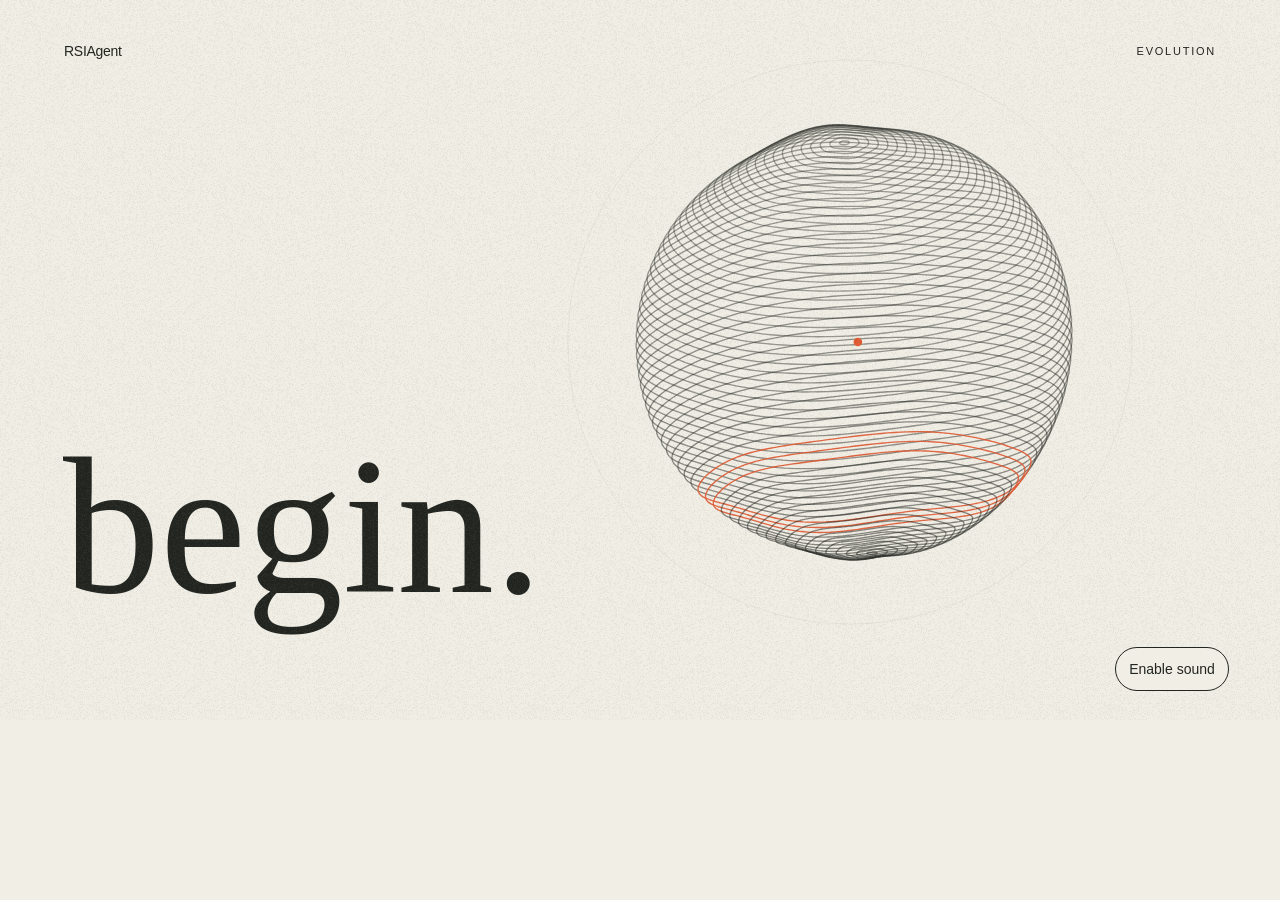
==== commit 55c9aba6: "Change opening phrase to Always evolving" ====
--- a/evolution.html
+++ b/evolution.html
@@ -1082,7 +1082,7 @@
   let audio=null,sound=false,lastBeat=-1,lastAudioStage=-1;
   let scale=1,pixelRatio=1,viewWidth=W,viewHeight=H;
   const titles=['begin.','change.','again.','become.','RSIAgent'];
-  const captions=['A beginning.','Changing form.','Evolving again.','Becoming something new.','RSIAgent — Always becoming.'];
+  const captions=['A beginning.','Changing form.','Evolving again.','Becoming something new.','RSIAgent — Always evolving.'];
   const noise=document.createElement('canvas');noise.width=192;noise.height=192;
   const nctx=noise.getContext('2d');const nd=nctx.createImageData(192,192);
   let seed=137;
@@ -1174,7 +1174,7 @@
       ctx.textAlign='left';
       for(const ch of name){ctx.fillText(ch,x,467+18*(1-a));x+=ctx.measureText(ch).width+spacing;}
       ctx.textAlign='center';ctx.font=`italic 400 ${Math.max(36,13/scale)}px Georgia,serif`;
-      ctx.globalAlpha=range(t,17.3,18.35)*.83;ctx.fillText('Always becoming.',640,537);
+      ctx.globalAlpha=range(t,17.3,18.35)*.83;ctx.fillText('Always evolving.',640,537);
       ctx.restore();
     }
   }
